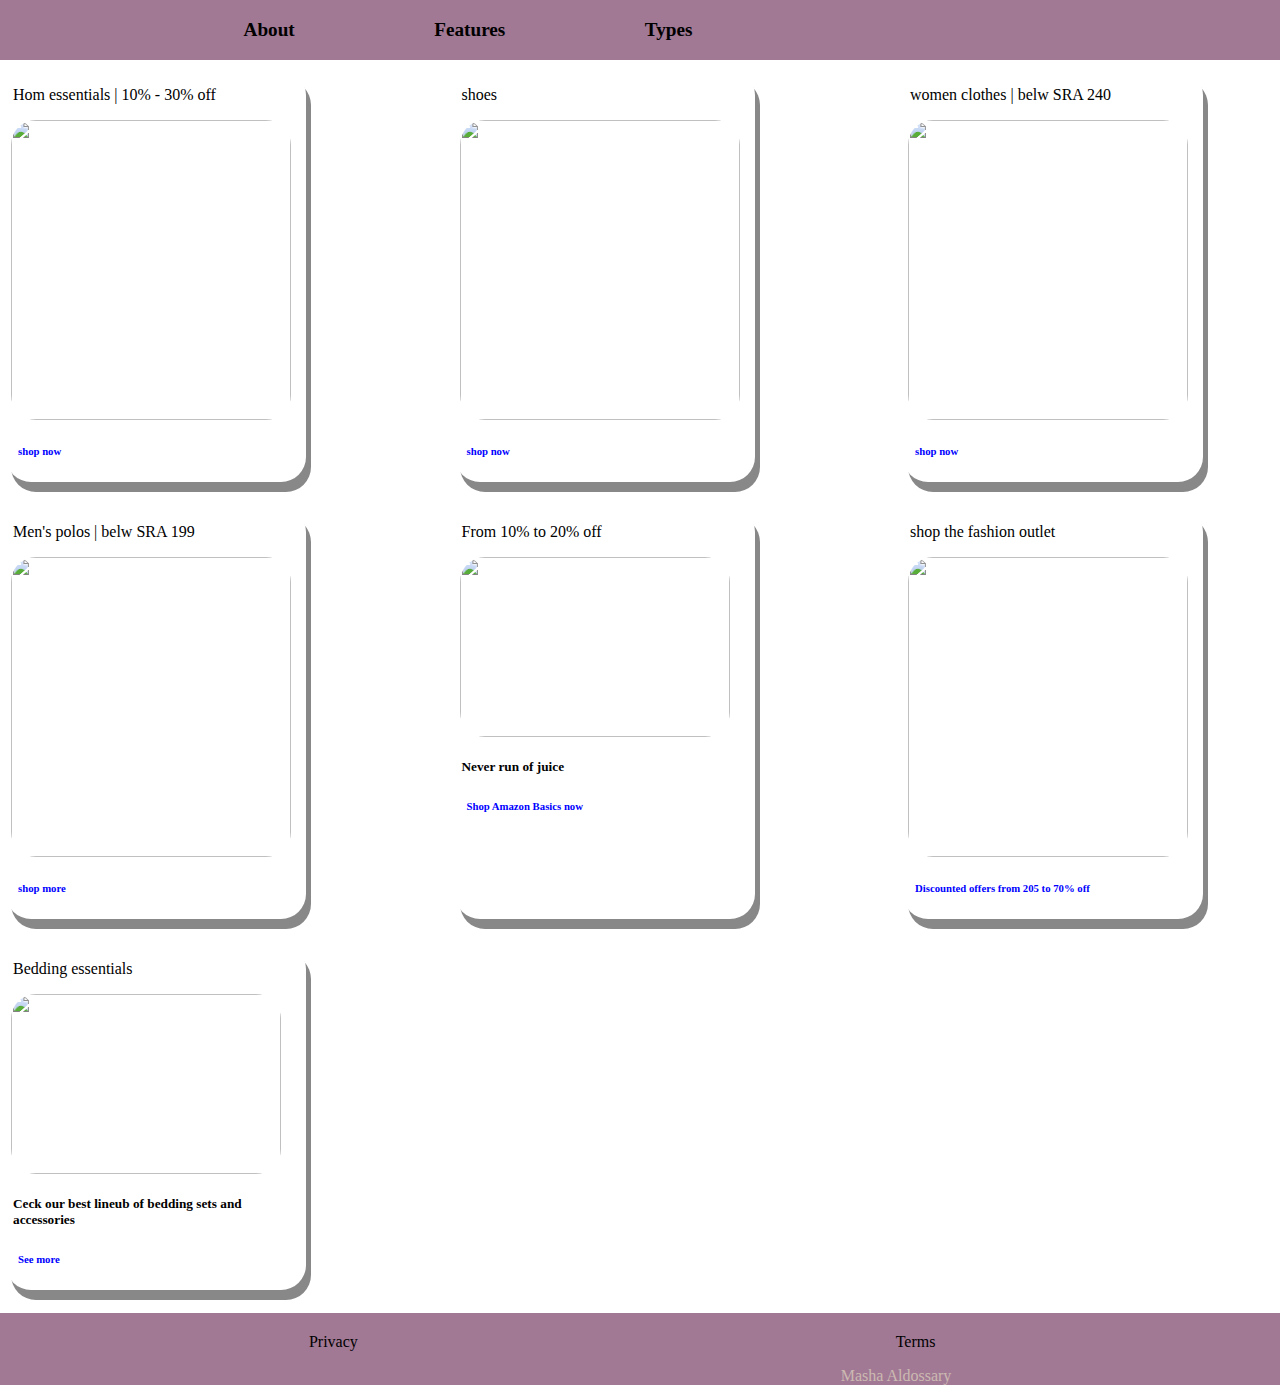
==== index.html @ d3554f6f "2" ====
<html lang="en">
<head>
    <meta charset="UTF-8">
    <meta http-equiv="X-UA-Compatible" content="IE=edge">
    <meta name="viewport" content="width=device-width, initial-scale=1.0">
    <title>Document</title>
    <link rel="stylesheet" href="style.css">
</head>
<body>
    <header id="header">
        
        <nav id="nav-bar">
          <ul>
            <li><a class="nav-link" href="#about"> About </a></li>
            <li><a class="nav-link" href="#features"> Features </a></li>
            <li><a class="nav-link" href="#types"> Types </a></li>
          </ul>
        </nav>
      </header>
    <div class="content">
        <div class="pic">
    <p>Hom essentials | 10% - 30% off</p>
    <img class="img" src="https://images.unsplash.com/photo-1618221118493-9cfa1a1c00da?ixid=MnwxMjA3fDB8MHxzZWFyY2h8Mzh8fGJlZHxlbnwwfHwwfHw%3D&ixlib=rb-1.2.1&auto=format&fit=crop&w=500&q=60" alt="">
    <h6>shop now</h6>
</div>

<div class="pic">
    <p>shoes</p>
    <img class="img" src="https://images.unsplash.com/photo-1460353581641-37baddab0fa2?ixid=MnwxMjA3fDB8MHxzZWFyY2h8OHx8c2hvZXN8ZW58MHx8MHx8&ixlib=rb-1.2.1&auto=format&fit=crop&w=500&q=60" alt="">
    <h6>shop now</h6>
</div>
<div class="pic">
    <p>women clothes | belw SRA 240    </p>
    <img class="img" src="https://images.unsplash.com/photo-1553335719-239c2726dd15?ixid=MnwxMjA3fDB8MHxzZWFyY2h8OXx8d29tZW4lMjBjbG90aGVzfGVufDB8fDB8fA%3D%3D&ixlib=rb-1.2.1&auto=format&fit=crop&w=500&q=60" alt="">
    <h6>shop now</h6>
</div>
<div class="pic">
    <p>toys</p>
    <img class="img" src="https://images.unsplash.com/photo-1556012018-50c5c0da73bf?ixid=MnwxMjA3fDB8MHxzZWFyY2h8MTB8fHRveXN8ZW58MHx8MHx8&ixlib=rb-1.2.1&auto=format&fit=crop&w=500&q=60" alt="">
    <h6>shop now</h6>
</div>

<div class="pic">
    <p>Men's polos | belw SRA 199</p>
    <img class="img" src="https://images.unsplash.com/photo-1508243771214-6e95d137426b?ixid=MnwxMjA3fDB8MHxzZWFyY2h8NTF8fG1lbidzJTIwcG9sb3N8ZW58MHx8MHx8&ixlib=rb-1.2.1&auto=format&fit=crop&w=500&q=60" alt="">
    <h6>shop more</h6>
</div>
<div class="pic">
    <p>From 10% to 20% off   </p>
    <img class="img" id="charger" src="https://images.unsplash.com/photo-1547479118-c0420fcba93a?ixid=MnwxMjA3fDB8MHxzZWFyY2h8Mjl8fGNoYXJnZXJ8ZW58MHx8MHx8&ixlib=rb-1.2.1&auto=format&fit=crop&w=500&q=60" alt="">
    <h5>Never run of juice</h5>
    <h6>Shop Amazon Basics now</h6>
</div>
<div class="pic">
    <p>shop the fashion outlet</p>
    <img class="img" src="https://images.unsplash.com/photo-1506152983158-b4a74a01c721?ixid=MnwxMjA3fDB8MHxzZWFyY2h8MjR8fHNob3AlMjB0aGUlMjBmYXNoaW9uJTIwb3V0bGV0fGVufDB8fDB8fA%3D%3D&ixlib=rb-1.2.1&auto=format&fit=crop&w=500&q=60" alt="">
    <h6>Discounted offers from 205 to 70% off</h6>
</div>

<div class="pic">
    <p>Extra 15% off watches</p>
    <img class="img" src="https://images.unsplash.com/photo-1523268755815-fe7c372a0349?ixlib=rb-1.2.1&ixid=MnwxMjA3fDB8MHxzZWFyY2h8N3x8d2F0Y2h8ZW58MHx8MHx8&auto=format&fit=crop&w=500&q=60" alt="">
    <h6>Use the code | TIME15</h6>
</div>
<div class="pic">
    <p>Bedding essentials   </p>
    <img class="img"  id="Bedding" src="https://images.unsplash.com/photo-1582582621959-48d27397dc69?ixid=MnwxMjA3fDB8MHxzZWFyY2h8OXx8YmVkZGluZ3xlbnwwfHwwfHw%3D&ixlib=rb-1.2.1&auto=format&fit=crop&w=500&q=60" alt="">
    <h5>Ceck our best lineub of bedding sets and accessories</h5>
    <h6>See more</h6>
</div>
</div>
<footer id="footer">
    <ul>
      <li><a href="#">Privacy</a></li>
      <li><a href="#">Terms</a></li>
      <li><a href="#">Contact</a></li>
    </ul>
    <span>Masha Aldossary </span>
  </footer>
</body>
</html>
---- style.css ----
body{
    margin: 0%;
    padding: 0%;
    
    
}
header {
    position: fixed;
    top: 0;
    min-height: 5%;
    max-height: 15%;
    min-width: 100%;
    padding: 0 5%;
    display: flex;
    justify-content: space-between;
    background-color: #a17995;
    flex-direction: row;
  }

  nav > ul {
    display: flex;
    justify-content: space-between;
    align-content: flex-end;
    font-size: 1.2rem;
    font-weight: bolder;
  }
  nav#nav-bar {
    width: 60%;
    align-content: center;
    height: fit-content;
    align-self: center;
  }
  
  li {
    list-style: none;
  }
  
  a {
    color: #000;
    text-decoration: none;
  }
h6{
    margin-left: 12px;
    color: blue;
}
.img{
    height: 300px;
    width: 360px;
    margin: 3px;
    border-radius: 25px; 
}
footer > ul {
    display: flex;
    justify-content: space-around;
    list-style-type: none;
  }
  a{
      text-decoration: none;
  }
  
  footer > span {
    margin-top: 5px;
    display: flex;
    justify-content: center;
    color: #ccb9b1;
  }
  footer {
   height: 100cv;
    width: 118%;
    padding-top: 4px;
    top:10px;
    background-color: #a17995;
    
  }


/* taplet */
@media only screen and (min-width: 768px){
    header {
        position: fixed;
        top: 0;
        min-height: 5%;
        max-height: 15%;
        min-width: 100%;
        padding: 0 5%;
        display: flex;
        justify-content: space-between;
        background-color: #a17995;
        flex-direction: row;
      }
    
      nav > ul {
        display: flex;
        justify-content: space-evenly;
        align-content: flex-end;
        font-size: 1.2rem;
        font-weight: bolder;
      }
      nav#nav-bar {
        width: 60%;
        align-content: center;
        height: fit-content;
        align-self: center;
      }
      
      li {
        list-style: none;
      }
      
      a {
        color: #000;
        text-decoration: none;
      }
    .content{
    display: grid;
    background-image: url("https://images.unsplash.com/photo-1620641838842-b3981afc392e?ixid=MnwxMjA3fDB8MHxzZWFyY2h8MzR8fDNkfGVufDB8fDB8fA%3D%3D&ixlib=rb-1.2.1&auto=format&fit=crop&w=500&q=60");
    background-size: cover;
    grid-template-columns: 1fr 1fr 1fr;
    grid-gap: 3px;
    margin: 3px;
    padding-top: 50px;
    padding-bottom: 17px;
   }
   .pic{
       background-color: white;
       margin: 3px;
       margin-top: 10px;
       border-radius: 25px;  
       box-shadow: 5px 10px #888888;
       width: 90%;
   }
   
    .img{
       display: flex;
       justify-content: center;
        height: 200px;
        width: 200px;
        border-radius: 25px;  
     
    } 
    #img{
        height: 180px;
        width: 200px;
        border-radius: 25px;  
    }
    #charger{
        height: 180px;
        width: 200px;   
    } 
    h5{
        margin-left: 7px;
    }
    p{
        margin-left: 7px;
    }
       
footer > ul {
    display: flex;
    justify-content: space-around;
    list-style-type: none;
  }
  a{
      text-decoration: none;
  }
  
  footer > span {
    margin-top: 5px;
    display: flex;
    justify-content: center;
    color: #ccb9b1;
  }
  footer {
   height: 100cv;
    width: 100%;
    padding-top: 4px;
    top:10px;
    background-color: #a17995;
    
  }
  
}



@media screen and (min-width: 1024px) and (max-height: 1310px) {
    /* Laptop */
    header {
        position: fixed;
        top: 0;
        min-height: 5%;
        max-height: 15%;
        min-width: 100%;
        padding: 0 5%;
        display: flex;
        justify-content: space-between;
        background-color: #a17995;
        flex-direction: row;
      }
    
      nav > ul {
        display: flex;
        justify-content: space-evenly;
        align-content: flex-end;
        font-size: 1.2rem;
        font-weight: bolder;
      }
      nav#nav-bar {
        width: 60%;
        align-content: center;
        height: fit-content;
        align-self: center;
      }
      
      li {
        list-style: none;
      }
      
      a {
        color: #000;
        text-decoration: none;
      }
    .content{
        display: grid;
        background-image: url("https://images.unsplash.com/photo-1620641838842-b3981afc392e?ixid=MnwxMjA3fDB8MHxzZWFyY2h8MzR8fDNkfGVufDB8fDB8fA%3D%3D&ixlib=rb-1.2.1&auto=format&fit=crop&w=500&q=60");
        background-size: cover;
        grid-template-columns: 1fr 1fr 1fr 1fr;
        grid-gap: 2px;
        margin-top: 30px;
        width: 140%;
        padding-top: 20px;
        padding-bottom: 17px;
       }
       .pic{
        background-color: white;
        margin: 3px;
        margin-top: 20px;
        border-radius: 25px;  
        width: 300;
        
       }
       /* #img{
        height: 200px;
        width: 200px; 
        border-radius: 25px; 
        
    } */
    .img{
        border-radius: 25px;  
        height: 300px;
        width: 280px;
        margin: 5px;
    }
    #charger{
        height: 180px;
        width: 270px;  
        display: flex;
        align-items: center;
    }
    #Bedding{
        height: 180px;
        width: 270px;   
    }
    
footer > ul {
    display: flex;
    justify-content: space-around;
    list-style-type: none;
  }
  a{
      text-decoration: none;
  }
  
  footer > span {
    margin-top: 5px;
    display: flex;
    justify-content: center;
    color: #ccb9b1;
  }
  footer {
   height: 100cv;
    width: 140%;
    padding-top: 4px;
    top:10px;
    background-color: #a17995;
    
  }
  
}
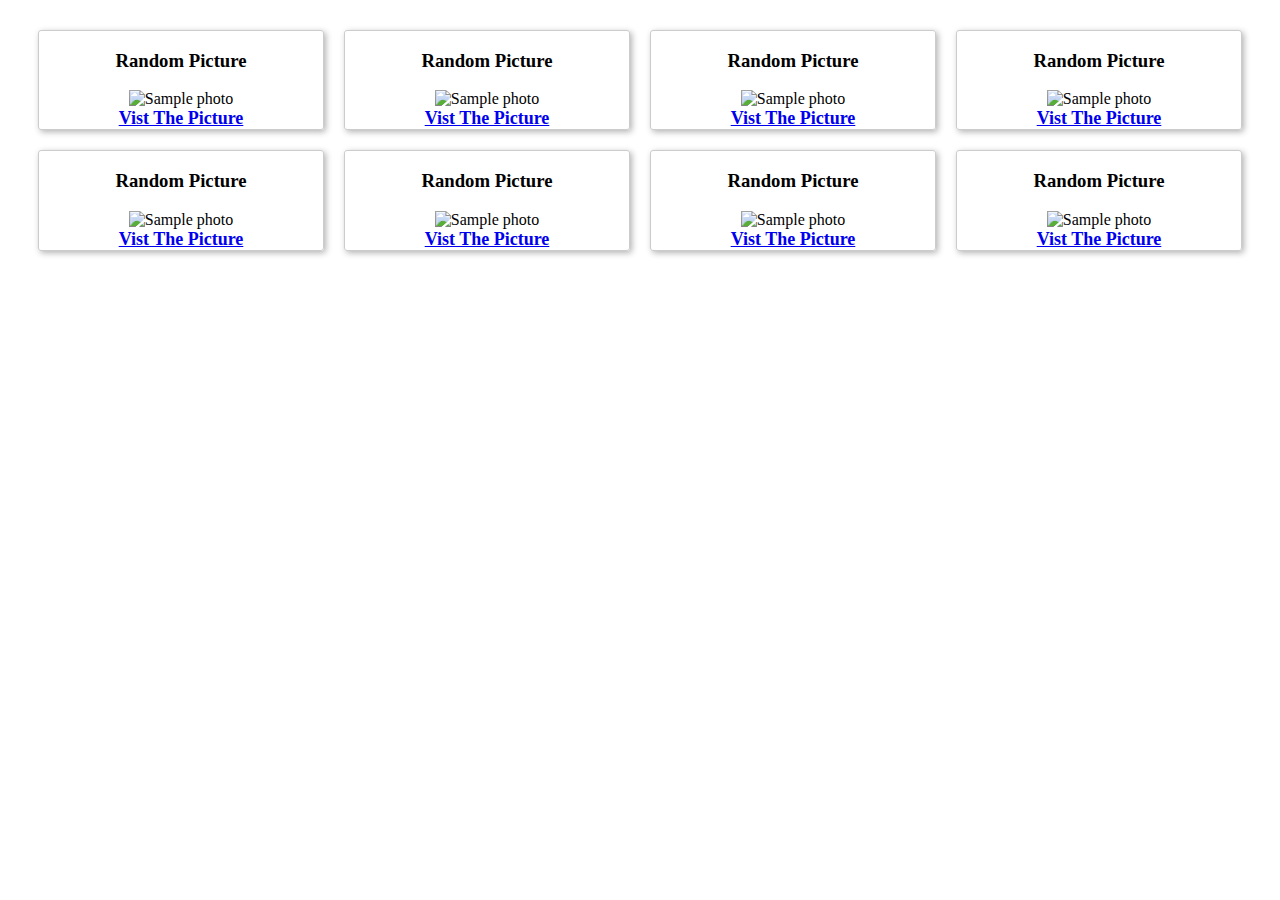
==== commit 44cb6a6a: "first commit" ====
--- a/index.html
+++ b/index.html
@@ -1,81 +1,74 @@
-<html lang="en">
+<!DOCTYPE html>
+<html>
+
 <head>
-    <meta charset="UTF-8">
-    <meta http-equiv="X-UA-Compatible" content="IE=edge">
-    <meta name="viewport" content="width=device-width, initial-scale=1.0">
-    <title>Document</title>
-    <link rel="stylesheet" href="style.css">
+    <title>ResponsiveGrid</title>
+    <link rel="stylesheet" href="styles/style.css">
 </head>
+
 <body>
-    <header id="header">
-        
-        <nav id="nav-bar">
-          <ul>
-            <li><a class="nav-link" href="#about"> About </a></li>
-            <li><a class="nav-link" href="#features"> Features </a></li>
-            <li><a class="nav-link" href="#types"> Types </a></li>
-          </ul>
-        </nav>
-      </header>
-    <div class="content">
-        <div class="pic">
-    <p>Hom essentials | 10% - 30% off</p>
-    <img class="img" src="https://images.unsplash.com/photo-1618221118493-9cfa1a1c00da?ixid=MnwxMjA3fDB8MHxzZWFyY2h8Mzh8fGJlZHxlbnwwfHwwfHw%3D&ixlib=rb-1.2.1&auto=format&fit=crop&w=500&q=60" alt="">
-    <h6>shop now</h6>
-</div>
 
-<div class="pic">
-    <p>shoes</p>
-    <img class="img" src="https://images.unsplash.com/photo-1460353581641-37baddab0fa2?ixid=MnwxMjA3fDB8MHxzZWFyY2h8OHx8c2hvZXN8ZW58MHx8MHx8&ixlib=rb-1.2.1&auto=format&fit=crop&w=500&q=60" alt="">
-    <h6>shop now</h6>
-</div>
-<div class="pic">
-    <p>women clothes | belw SRA 240    </p>
-    <img class="img" src="https://images.unsplash.com/photo-1553335719-239c2726dd15?ixid=MnwxMjA3fDB8MHxzZWFyY2h8OXx8d29tZW4lMjBjbG90aGVzfGVufDB8fDB8fA%3D%3D&ixlib=rb-1.2.1&auto=format&fit=crop&w=500&q=60" alt="">
-    <h6>shop now</h6>
-</div>
-<div class="pic">
-    <p>toys</p>
-    <img class="img" src="https://images.unsplash.com/photo-1556012018-50c5c0da73bf?ixid=MnwxMjA3fDB8MHxzZWFyY2h8MTB8fHRveXN8ZW58MHx8MHx8&ixlib=rb-1.2.1&auto=format&fit=crop&w=500&q=60" alt="">
-    <h6>shop now</h6>
-</div>
+<main class="grid">
+    <div class="cards">
+      <h3>Random Picture</h3>
+      <img src="https://source.unsplash.com/random/300x201" alt="Sample photo">
+      <div class="text">
+        <a href="https://source.unsplash.com/random/300x201">Vist The Picture</a>
+      </div>
+    </div>
+    <div class="cards">
+      <h3>Random Picture</h3>
+      <img src="https://source.unsplash.com/random/300x202" alt="Sample photo">
+      <div class="text">
+        <a href="https://source.unsplash.com/random/300x202">Vist The Picture</a>
+      </div>
+    </div>
+    <div class="cards">
+      <h3>Random Picture</h3>
+      <img src="https://source.unsplash.com/random/300x203" alt="Sample photo">
+      <div class="text">
+        <a href="https://source.unsplash.com/random/300x203">Vist The Picture</a>
+      </div>
+    </div>
+    <div class="cards">
+      <h3>Random Picture</h3>
+      <img src="https://source.unsplash.com/random/300x204" alt="Sample photo">
+      <div class="text">
+        <a href="https://source.unsplash.com/random/300x204">Vist The Picture</a>
+      </div>
+    </div>
+    <div class="cards">
+      <h3>Random Picture</h3>
+      <img src="https://source.unsplash.com/random/300x205" alt="Sample photo">
+      <div class="text">
+        <a href="https://source.unsplash.com/random/300x205">Vist The Picture</a>
+      </div>
+    </div>
+    <div class="cards">
+      <h3>Random Picture</h3>
+      <img src="https://source.unsplash.com/random/300x206" alt="Sample photo">
+      <div class="text">
+        <a href="https://source.unsplash.com/random/300x206">Vist The Picture</a>
+      </div>
+    </div>
+    <div class="cards">
+      <h3>Random Picture</h3>
+      <img src="https://source.unsplash.com/random/300x207" alt="Sample photo">
+      <div class="text">
+        <a href="https://source.unsplash.com/random/300x207">Vist The Picture</a>
+      </div>
+    </div>
+    <div class="cards">
+      <h3>Random Picture</h3>
+      <img src="https://source.unsplash.com/random/300x208" alt="Sample photo">
+      <div class="text">
+        <a href="https://source.unsplash.com/random/300x208">Vist The Picture</a>
+      </div>
+    </div>
+    
 
-<div class="pic">
-    <p>Men's polos | belw SRA 199</p>
-    <img class="img" src="https://images.unsplash.com/photo-1508243771214-6e95d137426b?ixid=MnwxMjA3fDB8MHxzZWFyY2h8NTF8fG1lbidzJTIwcG9sb3N8ZW58MHx8MHx8&ixlib=rb-1.2.1&auto=format&fit=crop&w=500&q=60" alt="">
-    <h6>shop more</h6>
-</div>
-<div class="pic">
-    <p>From 10% to 20% off   </p>
-    <img class="img" id="charger" src="https://images.unsplash.com/photo-1547479118-c0420fcba93a?ixid=MnwxMjA3fDB8MHxzZWFyY2h8Mjl8fGNoYXJnZXJ8ZW58MHx8MHx8&ixlib=rb-1.2.1&auto=format&fit=crop&w=500&q=60" alt="">
-    <h5>Never run of juice</h5>
-    <h6>Shop Amazon Basics now</h6>
-</div>
-<div class="pic">
-    <p>shop the fashion outlet</p>
-    <img class="img" src="https://images.unsplash.com/photo-1506152983158-b4a74a01c721?ixid=MnwxMjA3fDB8MHxzZWFyY2h8MjR8fHNob3AlMjB0aGUlMjBmYXNoaW9uJTIwb3V0bGV0fGVufDB8fDB8fA%3D%3D&ixlib=rb-1.2.1&auto=format&fit=crop&w=500&q=60" alt="">
-    <h6>Discounted offers from 205 to 70% off</h6>
-</div>
 
-<div class="pic">
-    <p>Extra 15% off watches</p>
-    <img class="img" src="https://images.unsplash.com/photo-1523268755815-fe7c372a0349?ixlib=rb-1.2.1&ixid=MnwxMjA3fDB8MHxzZWFyY2h8N3x8d2F0Y2h8ZW58MHx8MHx8&auto=format&fit=crop&w=500&q=60" alt="">
-    <h6>Use the code | TIME15</h6>
-</div>
-<div class="pic">
-    <p>Bedding essentials   </p>
-    <img class="img"  id="Bedding" src="https://images.unsplash.com/photo-1582582621959-48d27397dc69?ixid=MnwxMjA3fDB8MHxzZWFyY2h8OXx8YmVkZGluZ3xlbnwwfHwwfHw%3D&ixlib=rb-1.2.1&auto=format&fit=crop&w=500&q=60" alt="">
-    <h5>Ceck our best lineub of bedding sets and accessories</h5>
-    <h6>See more</h6>
-</div>
-</div>
-<footer id="footer">
-    <ul>
-      <li><a href="#">Privacy</a></li>
-      <li><a href="#">Terms</a></li>
-      <li><a href="#">Contact</a></li>
-    </ul>
-    <span>Masha Aldossary </span>
-  </footer>
+</main>
 </body>
+
 </html>--- a/styles/style.css
+++ b/styles/style.css
@@ -0,0 +1,39 @@
+.grid {
+    margin: 30px;
+    display: grid;
+    grid-template-columns: repeat(4, 1fr);
+    grid-gap: 20px;
+    align-items: stretch;
+    }
+  a{
+    font-weight: bold;
+    font-size: large;
+  }
+    .grid > .cards {
+      border: 1px solid #ccc;
+      box-shadow: 2px 2px 6px 0px  rgba(0,0,0,0.3);
+      border-radius: 3px;
+      text-align: center;
+    }
+  img {
+    width: 100%;
+  }
+  
+  @media (max-width: 768px){
+    .grid{
+      grid-template-columns: repeat(3, 1fr);
+      margin: 0;
+    }
+  }
+  
+  @media (max-width: 600px){
+    .grid{
+      grid-template-columns: repeat(1, 1fr);
+      margin: 0;
+    }
+  
+    .grid > .cards{
+      text-align: center;
+    }
+  }
+  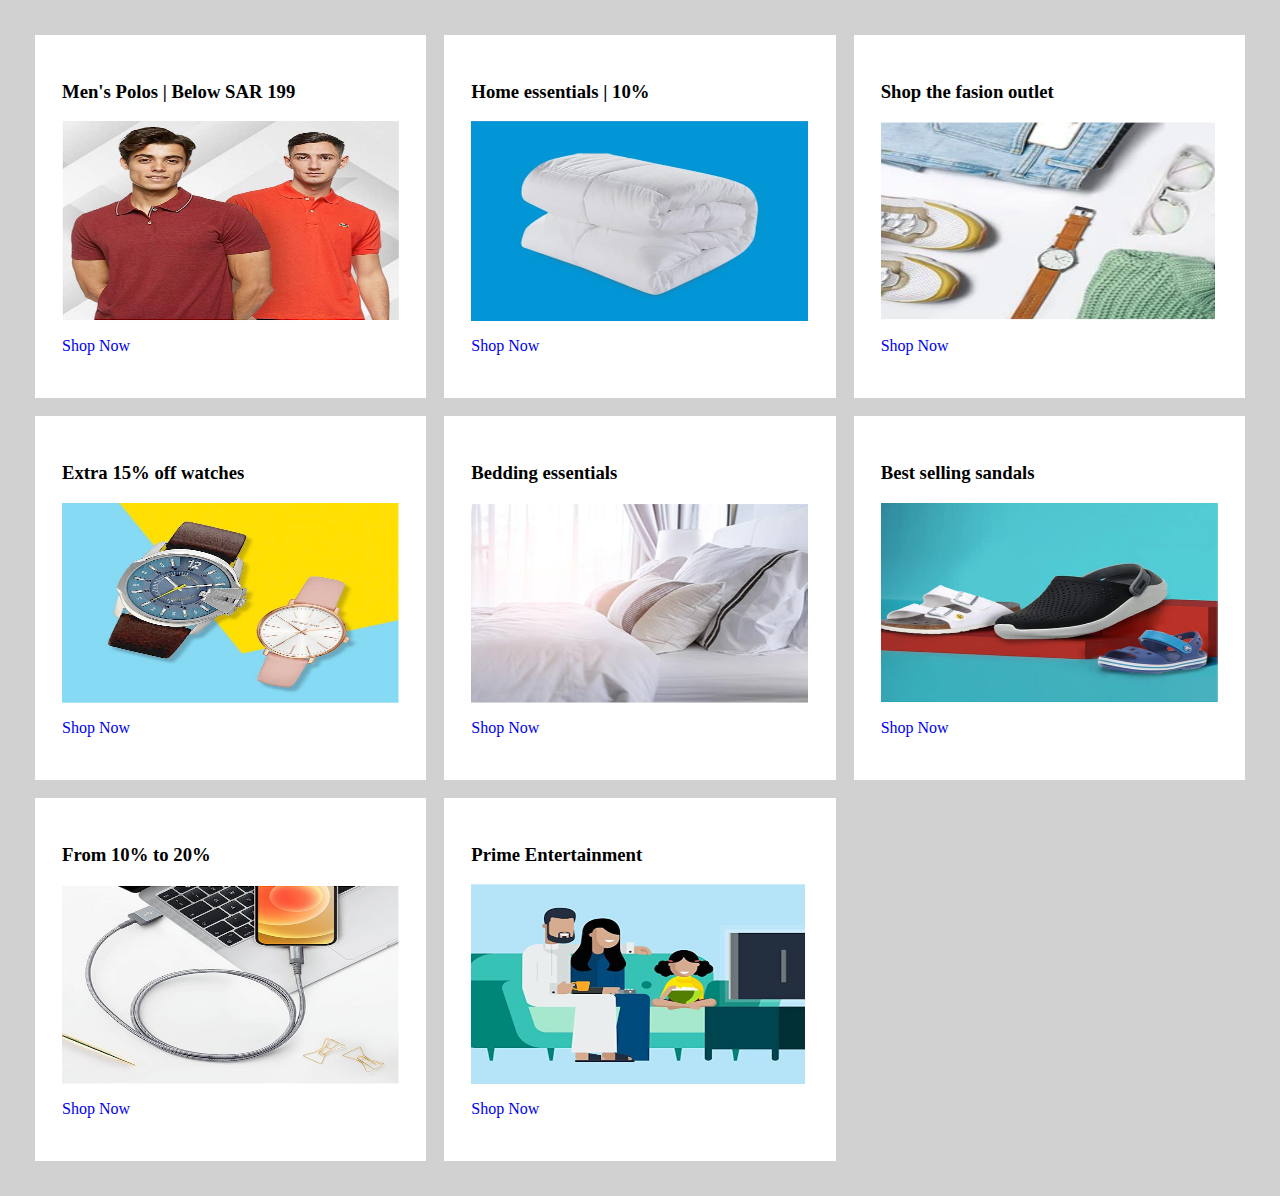
==== commit c3547bc0: "Responsive Grid Homework" ====
--- a/index.html
+++ b/index.html
@@ -1,74 +1,51 @@
-<!DOCTYPE html>
 <html>
-
-<head>
-    <title>ResponsiveGrid</title>
-    <link rel="stylesheet" href="styles/style.css">
-</head>
-
-<body>
-
-<main class="grid">
-    <div class="cards">
-      <h3>Random Picture</h3>
-      <img src="https://source.unsplash.com/random/300x201" alt="Sample photo">
-      <div class="text">
-        <a href="https://source.unsplash.com/random/300x201">Vist The Picture</a>
-      </div>
-    </div>
-    <div class="cards">
-      <h3>Random Picture</h3>
-      <img src="https://source.unsplash.com/random/300x202" alt="Sample photo">
-      <div class="text">
-        <a href="https://source.unsplash.com/random/300x202">Vist The Picture</a>
-      </div>
-    </div>
-    <div class="cards">
-      <h3>Random Picture</h3>
-      <img src="https://source.unsplash.com/random/300x203" alt="Sample photo">
-      <div class="text">
-        <a href="https://source.unsplash.com/random/300x203">Vist The Picture</a>
-      </div>
-    </div>
-    <div class="cards">
-      <h3>Random Picture</h3>
-      <img src="https://source.unsplash.com/random/300x204" alt="Sample photo">
-      <div class="text">
-        <a href="https://source.unsplash.com/random/300x204">Vist The Picture</a>
-      </div>
-    </div>
-    <div class="cards">
-      <h3>Random Picture</h3>
-      <img src="https://source.unsplash.com/random/300x205" alt="Sample photo">
-      <div class="text">
-        <a href="https://source.unsplash.com/random/300x205">Vist The Picture</a>
-      </div>
-    </div>
-    <div class="cards">
-      <h3>Random Picture</h3>
-      <img src="https://source.unsplash.com/random/300x206" alt="Sample photo">
-      <div class="text">
-        <a href="https://source.unsplash.com/random/300x206">Vist The Picture</a>
-      </div>
-    </div>
-    <div class="cards">
-      <h3>Random Picture</h3>
-      <img src="https://source.unsplash.com/random/300x207" alt="Sample photo">
-      <div class="text">
-        <a href="https://source.unsplash.com/random/300x207">Vist The Picture</a>
-      </div>
-    </div>
-    <div class="cards">
-      <h3>Random Picture</h3>
-      <img src="https://source.unsplash.com/random/300x208" alt="Sample photo">
-      <div class="text">
-        <a href="https://source.unsplash.com/random/300x208">Vist The Picture</a>
-      </div>
-    </div>
-    
-
-
-</main>
-</body>
-
+    <head>
+        <title>Responsive Grid</title>
+        <meta name="viewport" content="width=device-width, initial-scale=1.0">
+        <link rel="stylesheet" href="style.css">
+    </head>
+    <body>
+        <div class="items">
+            <div class="item">
+                <h3>Men's Polos | Below SAR 199</h1>
+                <img src="images/Men's Polos.png">
+                <p><a href="#">Shop Now</a></p>
+            </div>
+            <div class="item">
+                <h3>Home essentials | 10%</h1>
+                <img src="images/Home essentials.png">
+                <p><a href="#">Shop Now</a></p>
+            </div>
+            <div class="item">
+                <h3>Shop the fasion outlet</h1>
+                <img src="images/Shop the fastion outlet.png">
+                <p><a href="#">Shop Now</a></p>
+            </div>
+            <div class="item">
+                <h3>Extra 15% off watches</h1>
+                <img src="images/Extra 15 off watches.png">
+                <p><a href="#">Shop Now</a></p>
+            </div>
+            <div class="item">
+                <h3>Bedding essentials</h1>
+                <img src="images/bed essentials.png">
+                <p><a href="#">Shop Now</a></p>
+            </div>
+            <div class="item">
+                <h3>Best selling sandals</h1>
+                <img src="images/Best selling sandals.png">
+                <p><a href="#">Shop Now</a></p>
+            </div>
+            <div class="item">
+                <h3>From 10% to 20%</h1>
+                <img src="images/from 10 to 20.png">
+                <p><a href="#">Shop Now</a></p>
+            </div>
+            <div class="item">
+                <h3>Prime Entertainment</h1>
+                <img src="images/Prime Entertainment.png">
+                <p><a href="#">Shop Now</a></p>
+            </div>
+        </div>
+    </body>
 </html>--- a/style.css
+++ b/style.css
@@ -0,0 +1,41 @@
+html {
+    background-color: #D1D1D1;
+    padding: 3vh;
+}
+.items {
+    display: grid;
+    grid-template-columns: 1fr 1fr 1fr 1fr;
+    grid-template-rows: auto;
+    grid-gap: 2vh;
+}
+.item {
+    padding: 3vh;
+}
+.item img {
+    width: 100%;
+    height: 300px;
+}
+.item a {
+    text-decoration: none;
+}
+.item {
+    background-color: #fff;
+}
+
+
+/* Tablet */
+@media (max-width: 1280px) {
+    .items {
+        grid-template-columns: 1fr 1fr 1fr;
+    }
+    .item img {
+        height: 200px;
+    }
+}
+
+/* Mobile */
+@media (max-width: 480px) {
+    .items {
+        grid-template-columns: 1fr;
+    }
+}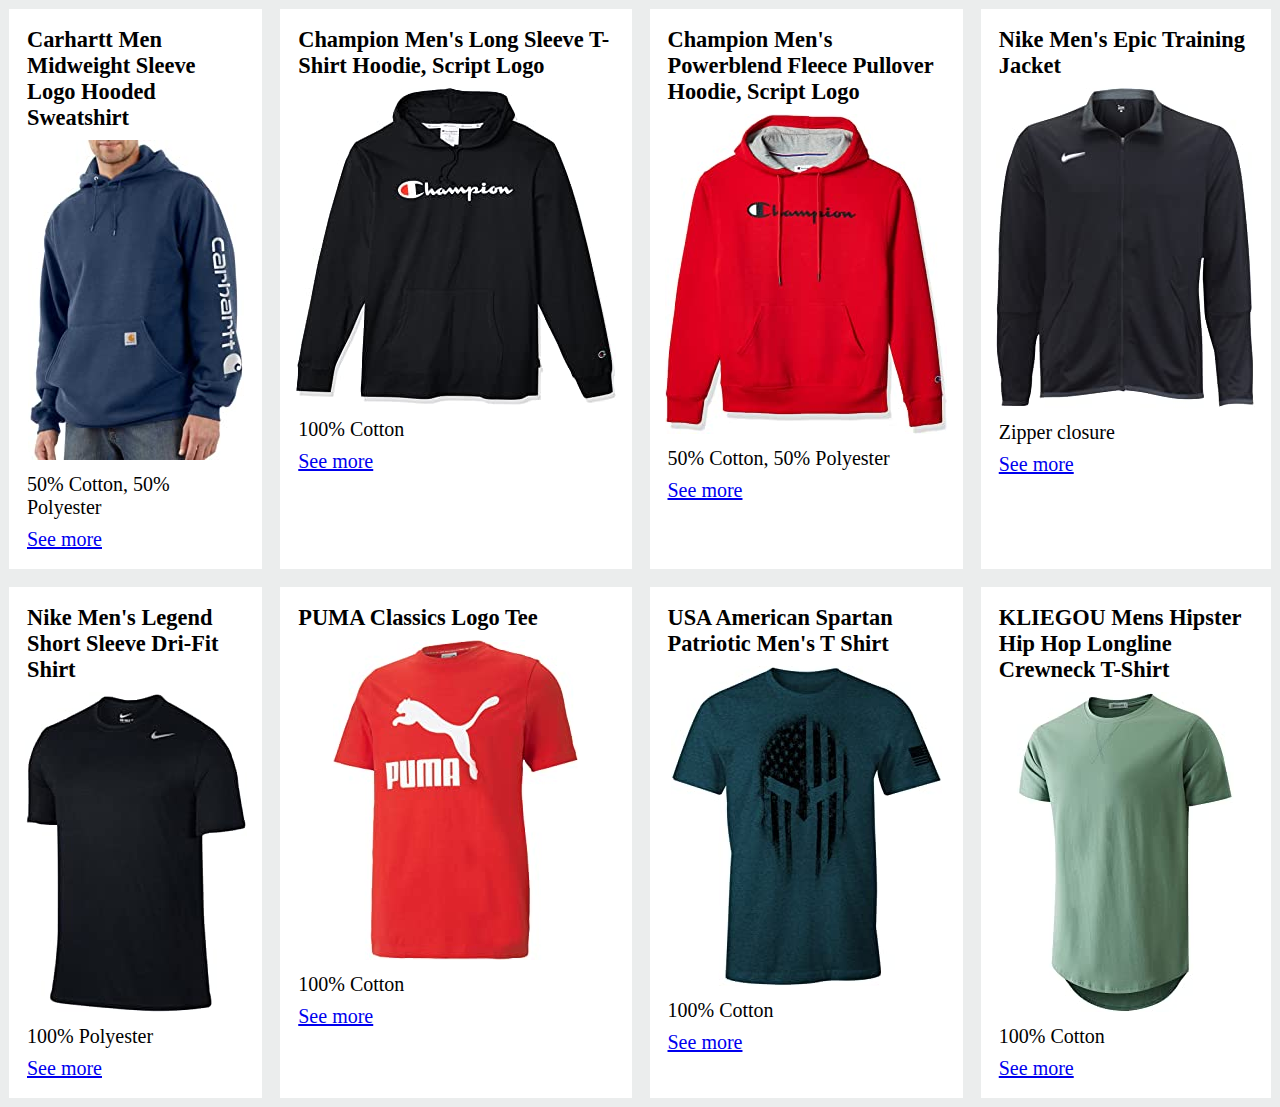
==== commit b942add3: "Some css enhancements." ====
--- a/index.html
+++ b/index.html
@@ -1,51 +1,84 @@
+<!DOCTYPE html>
 <html>
-    <head>
-        <title>Responsive Grid</title>
-        <meta name="viewport" content="width=device-width, initial-scale=1.0">
-        <link rel="stylesheet" href="style.css">
-    </head>
-    <body>
-        <div class="items">
-            <div class="item">
-                <h3>Men's Polos | Below SAR 199</h1>
-                <img src="images/Men's Polos.png">
-                <p><a href="#">Shop Now</a></p>
-            </div>
-            <div class="item">
-                <h3>Home essentials | 10%</h1>
-                <img src="images/Home essentials.png">
-                <p><a href="#">Shop Now</a></p>
-            </div>
-            <div class="item">
-                <h3>Shop the fasion outlet</h1>
-                <img src="images/Shop the fastion outlet.png">
-                <p><a href="#">Shop Now</a></p>
-            </div>
-            <div class="item">
-                <h3>Extra 15% off watches</h1>
-                <img src="images/Extra 15 off watches.png">
-                <p><a href="#">Shop Now</a></p>
-            </div>
-            <div class="item">
-                <h3>Bedding essentials</h1>
-                <img src="images/bed essentials.png">
-                <p><a href="#">Shop Now</a></p>
-            </div>
-            <div class="item">
-                <h3>Best selling sandals</h1>
-                <img src="images/Best selling sandals.png">
-                <p><a href="#">Shop Now</a></p>
-            </div>
-            <div class="item">
-                <h3>From 10% to 20%</h1>
-                <img src="images/from 10 to 20.png">
-                <p><a href="#">Shop Now</a></p>
-            </div>
-            <div class="item">
-                <h3>Prime Entertainment</h1>
-                <img src="images/Prime Entertainment.png">
-                <p><a href="#">Shop Now</a></p>
-            </div>
-        </div>
-    </body>
-</html>+  <head>
+    <title>Our App</title>
+    <link rel="stylesheet" href="Style/style.css" />
+    <meta name="viewport" content="width=width-device, initial-scale=1.0" />
+  </head>
+  <body>
+    <div class="container">
+      <div class="card firstC">
+        <h2>Carhartt Men Midweight Sleeve Logo Hooded Sweatshirt</h2>
+        <img src="images/Carhartt_Men.jpg" alt="img" />
+        <p>50% Cotton, 50% Polyester</p>
+        <a
+          href="https://www.amazon.com/s?k=mens+clothes&rh=n%3A7141123011%2Cp_n_price%3A2661612011&nav_sdd=aps&pd_rd_r=9079cc9b-19a5-4d5e-9ab5-30fb5788d4dd&pd_rd_w=3xLbg&pd_rd_wg=HEJYB&pf_rd_p=320aebf6-ff00-4c44-a7f4-29ae7eafffb0&pf_rd_r=FM4CB230N5FNQ8TK8TQR&qid=1633537630&ref=sxts_sxts_ref_scx_alster_0"
+          ><p>See more</p>
+        </a>
+      </div>
+      <div class="card">
+        <h2>Champion Men's Long Sleeve T-Shirt Hoodie, Script Logo</h2>
+        <img src="images/Champion_Mens_Long_Sleeve.jpg" alt="img" />
+        <p>100% Cotton</p>
+        <a
+          href="https://www.amazon.com/s?k=mens+clothes&rh=n%3A7141123011%2Cp_n_price%3A2661612011&nav_sdd=aps&pd_rd_r=9079cc9b-19a5-4d5e-9ab5-30fb5788d4dd&pd_rd_w=3xLbg&pd_rd_wg=HEJYB&pf_rd_p=320aebf6-ff00-4c44-a7f4-29ae7eafffb0&pf_rd_r=FM4CB230N5FNQ8TK8TQR&qid=1633537630&ref=sxts_sxts_ref_scx_alster_0"
+          ><p>See more</p>
+        </a>
+      </div>
+      <div class="card">
+        <h2>Champion Men's Powerblend Fleece Pullover Hoodie, Script Logo</h2>
+        <img src="images/Champion_Mens_Powerblend.jpg" alt="img" />
+        <p>50% Cotton, 50% Polyester</p>
+        <a
+          href="https://www.amazon.com/s?k=mens+clothes&rh=n%3A7141123011%2Cp_n_price%3A2661612011&nav_sdd=aps&pd_rd_r=9079cc9b-19a5-4d5e-9ab5-30fb5788d4dd&pd_rd_w=3xLbg&pd_rd_wg=HEJYB&pf_rd_p=320aebf6-ff00-4c44-a7f4-29ae7eafffb0&pf_rd_r=FM4CB230N5FNQ8TK8TQR&qid=1633537630&ref=sxts_sxts_ref_scx_alster_0"
+          ><p>See more</p>
+        </a>
+      </div>
+      <div class="card">
+        <h2>Nike Men's Epic Training Jacket</h2>
+        <img src="images/Nike_Mens_Epic_Trainin_ Jacket.jpg" alt="img" />
+        <p>Zipper closure</p>
+        <a
+          href="https://www.amazon.com/s?k=mens+clothes&rh=n%3A7141123011%2Cp_n_price%3A2661612011&nav_sdd=aps&pd_rd_r=9079cc9b-19a5-4d5e-9ab5-30fb5788d4dd&pd_rd_w=3xLbg&pd_rd_wg=HEJYB&pf_rd_p=320aebf6-ff00-4c44-a7f4-29ae7eafffb0&pf_rd_r=FM4CB230N5FNQ8TK8TQR&qid=1633537630&ref=sxts_sxts_ref_scx_alster_0"
+          ><p>See more</p>
+        </a>
+      </div>
+      <div class="card">
+        <h2>Nike Men's Legend Short Sleeve Dri-Fit Shirt</h2>
+        <img src="images/Nike_Mens_Legend_Short.jpg" alt="img" />
+        <p>100% Polyester</p>
+        <a
+          href="https://www.amazon.com/s?k=mens+clothes&rh=n%3A7141123011%2Cp_n_price%3A2661612011&nav_sdd=aps&pd_rd_r=9079cc9b-19a5-4d5e-9ab5-30fb5788d4dd&pd_rd_w=3xLbg&pd_rd_wg=HEJYB&pf_rd_p=320aebf6-ff00-4c44-a7f4-29ae7eafffb0&pf_rd_r=FM4CB230N5FNQ8TK8TQR&qid=1633537630&ref=sxts_sxts_ref_scx_alster_0"
+          ><p>See more</p>
+        </a>
+      </div>
+      <div class="card">
+        <h2>PUMA Classics Logo Tee</h2>
+        <img src="images/PUMA_Classics.jpg" alt="img" />
+        <p>100% Cotton</p>
+        <a
+          href="https://www.amazon.com/s?k=mens+clothes&rh=n%3A7141123011%2Cp_n_price%3A2661612011&nav_sdd=aps&pd_rd_r=9079cc9b-19a5-4d5e-9ab5-30fb5788d4dd&pd_rd_w=3xLbg&pd_rd_wg=HEJYB&pf_rd_p=320aebf6-ff00-4c44-a7f4-29ae7eafffb0&pf_rd_r=FM4CB230N5FNQ8TK8TQR&qid=1633537630&ref=sxts_sxts_ref_scx_alster_0"
+          ><p>See more</p>
+        </a>
+      </div>
+      <div class="card">
+        <h2>USA American Spartan Patriotic Men's T Shirt</h2>
+        <img src="images/T_shert.jpg" alt="img" />
+        <p>100% Cotton</p>
+        <a
+          href="https://www.amazon.com/s?k=mens+clothes&rh=n%3A7141123011%2Cp_n_price%3A2661612011&nav_sdd=aps&pd_rd_r=9079cc9b-19a5-4d5e-9ab5-30fb5788d4dd&pd_rd_w=3xLbg&pd_rd_wg=HEJYB&pf_rd_p=320aebf6-ff00-4c44-a7f4-29ae7eafffb0&pf_rd_r=FM4CB230N5FNQ8TK8TQR&qid=1633537630&ref=sxts_sxts_ref_scx_alster_0"
+          ><p>See more</p>
+        </a>
+      </div>
+      <div class="card">
+        <h2>KLIEGOU Mens Hipster Hip Hop Longline Crewneck T-Shirt</h2>
+        <img src="images/T_shert2.jpg" alt="img" />
+        <p>100% Cotton</p>
+        <a
+          href="https://www.amazon.com/s?k=mens+clothes&rh=n%3A7141123011%2Cp_n_price%3A2661612011&nav_sdd=aps&pd_rd_r=9079cc9b-19a5-4d5e-9ab5-30fb5788d4dd&pd_rd_w=3xLbg&pd_rd_wg=HEJYB&pf_rd_p=320aebf6-ff00-4c44-a7f4-29ae7eafffb0&pf_rd_r=FM4CB230N5FNQ8TK8TQR&qid=1633537630&ref=sxts_sxts_ref_scx_alster_0"
+          ><p>See more</p>
+        </a>
+      </div>
+    </div>
+  </body>
+</html>
--- a/Style/style.css
+++ b/Style/style.css
@@ -0,0 +1,65 @@
+/*Some necessary adjustments*/
+body,
+html {
+  margin: 0;
+  background-color: #ebeded;
+}
+
+/* Css For Desktop and default css */
+
+.container {
+  display: grid;
+  grid-template-columns: 4;
+  grid-auto-rows: auto;
+}
+.card {
+  background-color: white;
+  text-align: center;
+  padding: 1vh;
+  margin: 1vh;
+}
+.firstC {
+  grid-column: -5;
+}
+h2 {
+  text-align: left;
+  font-size: 1.75vw;
+  margin: 1vh;
+}
+
+p {
+  text-align: left;
+  font-size: 1.25rem;
+  margin: 1vh;
+}
+
+/* Css For Tablet */
+@media screen and (min-width: 768px) and (max-width: 1023px) {
+  .container {
+    display: grid;
+    grid-template-columns: 3;
+    grid-auto-rows: auto;
+  }
+  .firstC {
+    grid-column: -4;
+  }
+  p {
+    font-size: 2.5vw;
+  }
+  h2 {
+    font-size: 3vw;
+  }
+}
+
+/* Css For Mobile */
+@media screen and (max-width: 767px) {
+  .container {
+    display: block;
+  }
+  p {
+    font-size: 3vw;
+  }
+  h2 {
+    font-size: 3.5vw;
+  }
+}
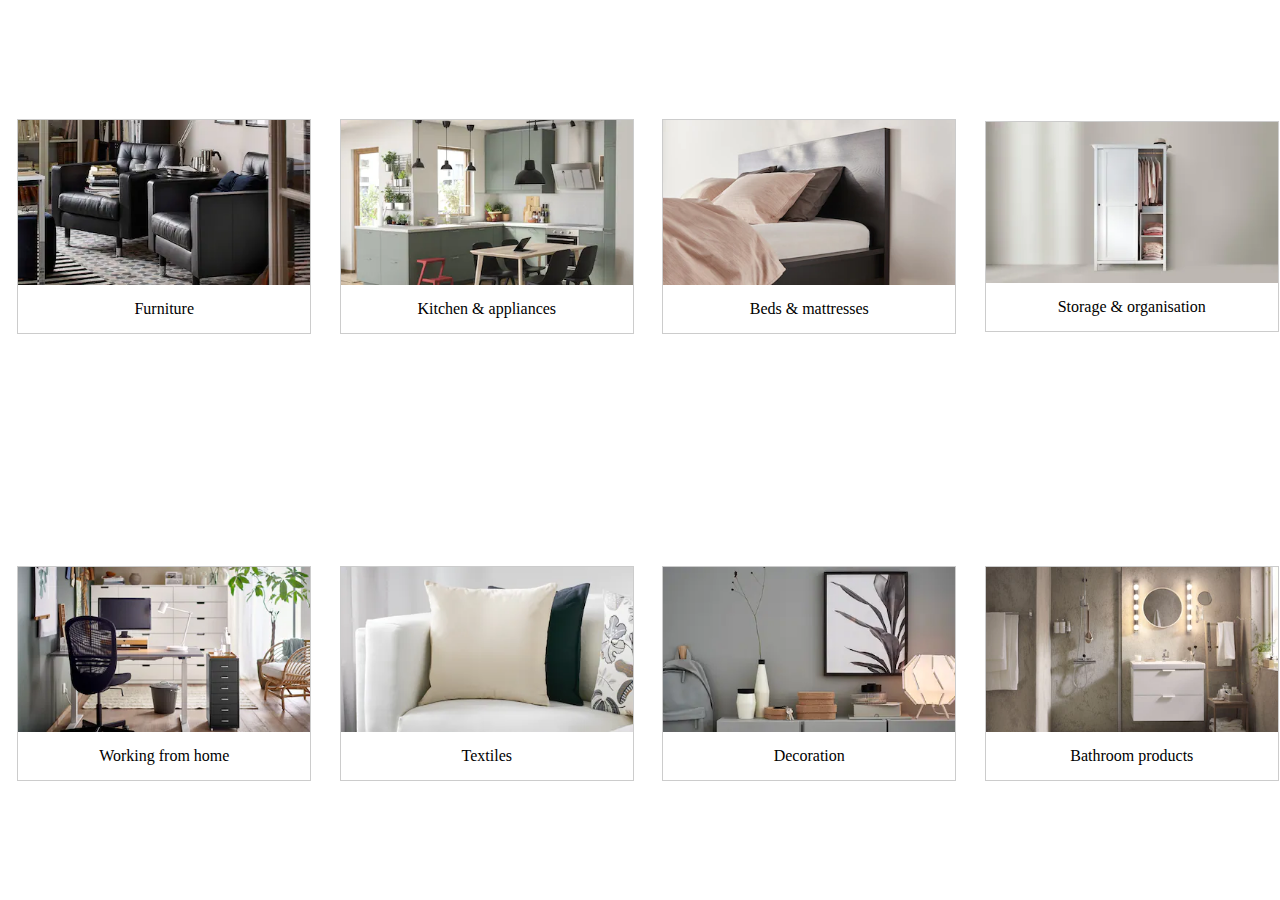
==== commit ef35c232: "HW" ====
--- a/index.html
+++ b/index.html
@@ -1,84 +1,74 @@
-<!DOCTYPE html>
 <html>
-  <head>
-    <title>Our App</title>
-    <link rel="stylesheet" href="Style/style.css" />
-    <meta name="viewport" content="width=width-device, initial-scale=1.0" />
-  </head>
-  <body>
-    <div class="container">
-      <div class="card firstC">
-        <h2>Carhartt Men Midweight Sleeve Logo Hooded Sweatshirt</h2>
-        <img src="images/Carhartt_Men.jpg" alt="img" />
-        <p>50% Cotton, 50% Polyester</p>
-        <a
-          href="https://www.amazon.com/s?k=mens+clothes&rh=n%3A7141123011%2Cp_n_price%3A2661612011&nav_sdd=aps&pd_rd_r=9079cc9b-19a5-4d5e-9ab5-30fb5788d4dd&pd_rd_w=3xLbg&pd_rd_wg=HEJYB&pf_rd_p=320aebf6-ff00-4c44-a7f4-29ae7eafffb0&pf_rd_r=FM4CB230N5FNQ8TK8TQR&qid=1633537630&ref=sxts_sxts_ref_scx_alster_0"
-          ><p>See more</p>
-        </a>
-      </div>
-      <div class="card">
-        <h2>Champion Men's Long Sleeve T-Shirt Hoodie, Script Logo</h2>
-        <img src="images/Champion_Mens_Long_Sleeve.jpg" alt="img" />
-        <p>100% Cotton</p>
-        <a
-          href="https://www.amazon.com/s?k=mens+clothes&rh=n%3A7141123011%2Cp_n_price%3A2661612011&nav_sdd=aps&pd_rd_r=9079cc9b-19a5-4d5e-9ab5-30fb5788d4dd&pd_rd_w=3xLbg&pd_rd_wg=HEJYB&pf_rd_p=320aebf6-ff00-4c44-a7f4-29ae7eafffb0&pf_rd_r=FM4CB230N5FNQ8TK8TQR&qid=1633537630&ref=sxts_sxts_ref_scx_alster_0"
-          ><p>See more</p>
-        </a>
-      </div>
-      <div class="card">
-        <h2>Champion Men's Powerblend Fleece Pullover Hoodie, Script Logo</h2>
-        <img src="images/Champion_Mens_Powerblend.jpg" alt="img" />
-        <p>50% Cotton, 50% Polyester</p>
-        <a
-          href="https://www.amazon.com/s?k=mens+clothes&rh=n%3A7141123011%2Cp_n_price%3A2661612011&nav_sdd=aps&pd_rd_r=9079cc9b-19a5-4d5e-9ab5-30fb5788d4dd&pd_rd_w=3xLbg&pd_rd_wg=HEJYB&pf_rd_p=320aebf6-ff00-4c44-a7f4-29ae7eafffb0&pf_rd_r=FM4CB230N5FNQ8TK8TQR&qid=1633537630&ref=sxts_sxts_ref_scx_alster_0"
-          ><p>See more</p>
-        </a>
-      </div>
-      <div class="card">
-        <h2>Nike Men's Epic Training Jacket</h2>
-        <img src="images/Nike_Mens_Epic_Trainin_ Jacket.jpg" alt="img" />
-        <p>Zipper closure</p>
-        <a
-          href="https://www.amazon.com/s?k=mens+clothes&rh=n%3A7141123011%2Cp_n_price%3A2661612011&nav_sdd=aps&pd_rd_r=9079cc9b-19a5-4d5e-9ab5-30fb5788d4dd&pd_rd_w=3xLbg&pd_rd_wg=HEJYB&pf_rd_p=320aebf6-ff00-4c44-a7f4-29ae7eafffb0&pf_rd_r=FM4CB230N5FNQ8TK8TQR&qid=1633537630&ref=sxts_sxts_ref_scx_alster_0"
-          ><p>See more</p>
-        </a>
-      </div>
-      <div class="card">
-        <h2>Nike Men's Legend Short Sleeve Dri-Fit Shirt</h2>
-        <img src="images/Nike_Mens_Legend_Short.jpg" alt="img" />
-        <p>100% Polyester</p>
-        <a
-          href="https://www.amazon.com/s?k=mens+clothes&rh=n%3A7141123011%2Cp_n_price%3A2661612011&nav_sdd=aps&pd_rd_r=9079cc9b-19a5-4d5e-9ab5-30fb5788d4dd&pd_rd_w=3xLbg&pd_rd_wg=HEJYB&pf_rd_p=320aebf6-ff00-4c44-a7f4-29ae7eafffb0&pf_rd_r=FM4CB230N5FNQ8TK8TQR&qid=1633537630&ref=sxts_sxts_ref_scx_alster_0"
-          ><p>See more</p>
-        </a>
-      </div>
-      <div class="card">
-        <h2>PUMA Classics Logo Tee</h2>
-        <img src="images/PUMA_Classics.jpg" alt="img" />
-        <p>100% Cotton</p>
-        <a
-          href="https://www.amazon.com/s?k=mens+clothes&rh=n%3A7141123011%2Cp_n_price%3A2661612011&nav_sdd=aps&pd_rd_r=9079cc9b-19a5-4d5e-9ab5-30fb5788d4dd&pd_rd_w=3xLbg&pd_rd_wg=HEJYB&pf_rd_p=320aebf6-ff00-4c44-a7f4-29ae7eafffb0&pf_rd_r=FM4CB230N5FNQ8TK8TQR&qid=1633537630&ref=sxts_sxts_ref_scx_alster_0"
-          ><p>See more</p>
-        </a>
-      </div>
-      <div class="card">
-        <h2>USA American Spartan Patriotic Men's T Shirt</h2>
-        <img src="images/T_shert.jpg" alt="img" />
-        <p>100% Cotton</p>
-        <a
-          href="https://www.amazon.com/s?k=mens+clothes&rh=n%3A7141123011%2Cp_n_price%3A2661612011&nav_sdd=aps&pd_rd_r=9079cc9b-19a5-4d5e-9ab5-30fb5788d4dd&pd_rd_w=3xLbg&pd_rd_wg=HEJYB&pf_rd_p=320aebf6-ff00-4c44-a7f4-29ae7eafffb0&pf_rd_r=FM4CB230N5FNQ8TK8TQR&qid=1633537630&ref=sxts_sxts_ref_scx_alster_0"
-          ><p>See more</p>
-        </a>
-      </div>
-      <div class="card">
-        <h2>KLIEGOU Mens Hipster Hip Hop Longline Crewneck T-Shirt</h2>
-        <img src="images/T_shert2.jpg" alt="img" />
-        <p>100% Cotton</p>
-        <a
-          href="https://www.amazon.com/s?k=mens+clothes&rh=n%3A7141123011%2Cp_n_price%3A2661612011&nav_sdd=aps&pd_rd_r=9079cc9b-19a5-4d5e-9ab5-30fb5788d4dd&pd_rd_w=3xLbg&pd_rd_wg=HEJYB&pf_rd_p=320aebf6-ff00-4c44-a7f4-29ae7eafffb0&pf_rd_r=FM4CB230N5FNQ8TK8TQR&qid=1633537630&ref=sxts_sxts_ref_scx_alster_0"
-          ><p>See more</p>
-        </a>
-      </div>
-    </div>
-  </body>
-</html>
+    <head>
+      <meta name="viewport" content="width=device-width, initial-scale=1.0">
+
+        <link rel="stylesheet" href="style.css">
+    </head>
+    <body>
+     
+        
+        <div class="responsive">
+        <div class="gallery">
+            <a target="_blank" href="images/1.jpg">
+              <img src="images/1.jpg" width="600" height="400">
+            </a>
+            <div class="desc">Furniture</div>
+          </div></div>
+          
+          <div class="responsive"> 
+          <div class="gallery">
+            <a target="_blank" href="images/2.jpg">
+              <img src="images/2.jpg" width="600" height="400">
+            </a>
+            <div class="desc">Kitchen & appliances</div>
+          </div></div>
+          
+          <div class="responsive">
+          <div class="gallery">
+            <a target="_blank" href="images/3.jpg">
+              <img src="images/3.jpg"  width="600" height="400">
+            </a>
+            <div class="desc">Beds & mattresses</div>
+          </div></div>
+          
+          <div class="responsive">
+          <div class="gallery">
+            <a target="_blank" href="images/4.jpg">
+              <img src="images/4.jpg " width="600" height="400">
+            </a>
+            <div class="desc">Storage & organisation</div>
+          </div></div>
+
+          <div class="responsive">
+          <div class="gallery">
+            <a target="_blank" href="images/5.jpg">
+              <img src="images/5.jpg" width="600" height="400">
+            </a>
+            <div class="desc">Working from home</div>
+          </div></div>
+          
+          <div class="responsive">
+          <div class="gallery">
+            <a target="_blank" href="images/6.jpg">
+              <img src="images/6.jpg" width="600" height="400">
+            </a>
+            <div class="desc">Textiles</div>
+          </div></div>
+          
+          <div class="responsive">
+          <div class="gallery">
+            <a target="_blank" href="images/7.jpg">
+              <img src="images/7.jpg"  width="600" height="400">
+            </a>
+            <div class="desc">Decoration</div>
+          </div></div>
+          
+          <div class="responsive">
+          <div class="gallery">
+            <a target="_blank" href="images/8.jpg">
+              <img src="images/8.jpg " width="600" height="400">
+            </a>
+            <div class="desc">Bathroom products</div>
+          </div></div>
+    </body>
+</html>--- a/style.css
+++ b/style.css
@@ -0,0 +1,77 @@
+.gallery {
+  border: 1px solid #ccc;
+}
+body {
+  display: grid;
+  grid-template-columns: 1fr 1fr 1fr 1fr;
+  grid-gap:10px;
+  width: 100%;
+}
+
+.gallery:hover {
+  border: 1px solid #777;
+}
+
+.gallery img {
+  width: 100%;
+  height: auto;
+}
+
+.desc {
+  padding: 15px;
+  text-align: center;
+}
+
+* {
+  box-sizing: border-box;
+}
+
+.responsive {
+  display: flex;
+  text-align: start;
+  justify-content: center;
+  flex-direction:column ;
+  padding: 3%;
+  float: left;
+  
+}
+
+
+@media only screen and (max-width: 700px) {
+  .gallery {
+    border: 1px solid #ccc;
+  }
+  body {
+    display: grid;
+    grid-template-columns: 1fr ;
+    grid-gap:10px;
+    
+  }
+  .responsive {
+    display: flex;
+  text-align: start;
+  justify-content: center;
+  flex-direction:column ;
+  padding: 3%;
+  float: left;
+  }
+  .gallery:hover {
+    border: 1px solid #777;
+  }
+  
+  .gallery img {
+    width: 100%;
+    height: 300px;
+    object-fit: cover;
+  }
+  
+  .desc {
+    padding: 15px;
+    text-align: center;
+  }
+  
+  * {
+    box-sizing: border-box;
+  }
+}
+
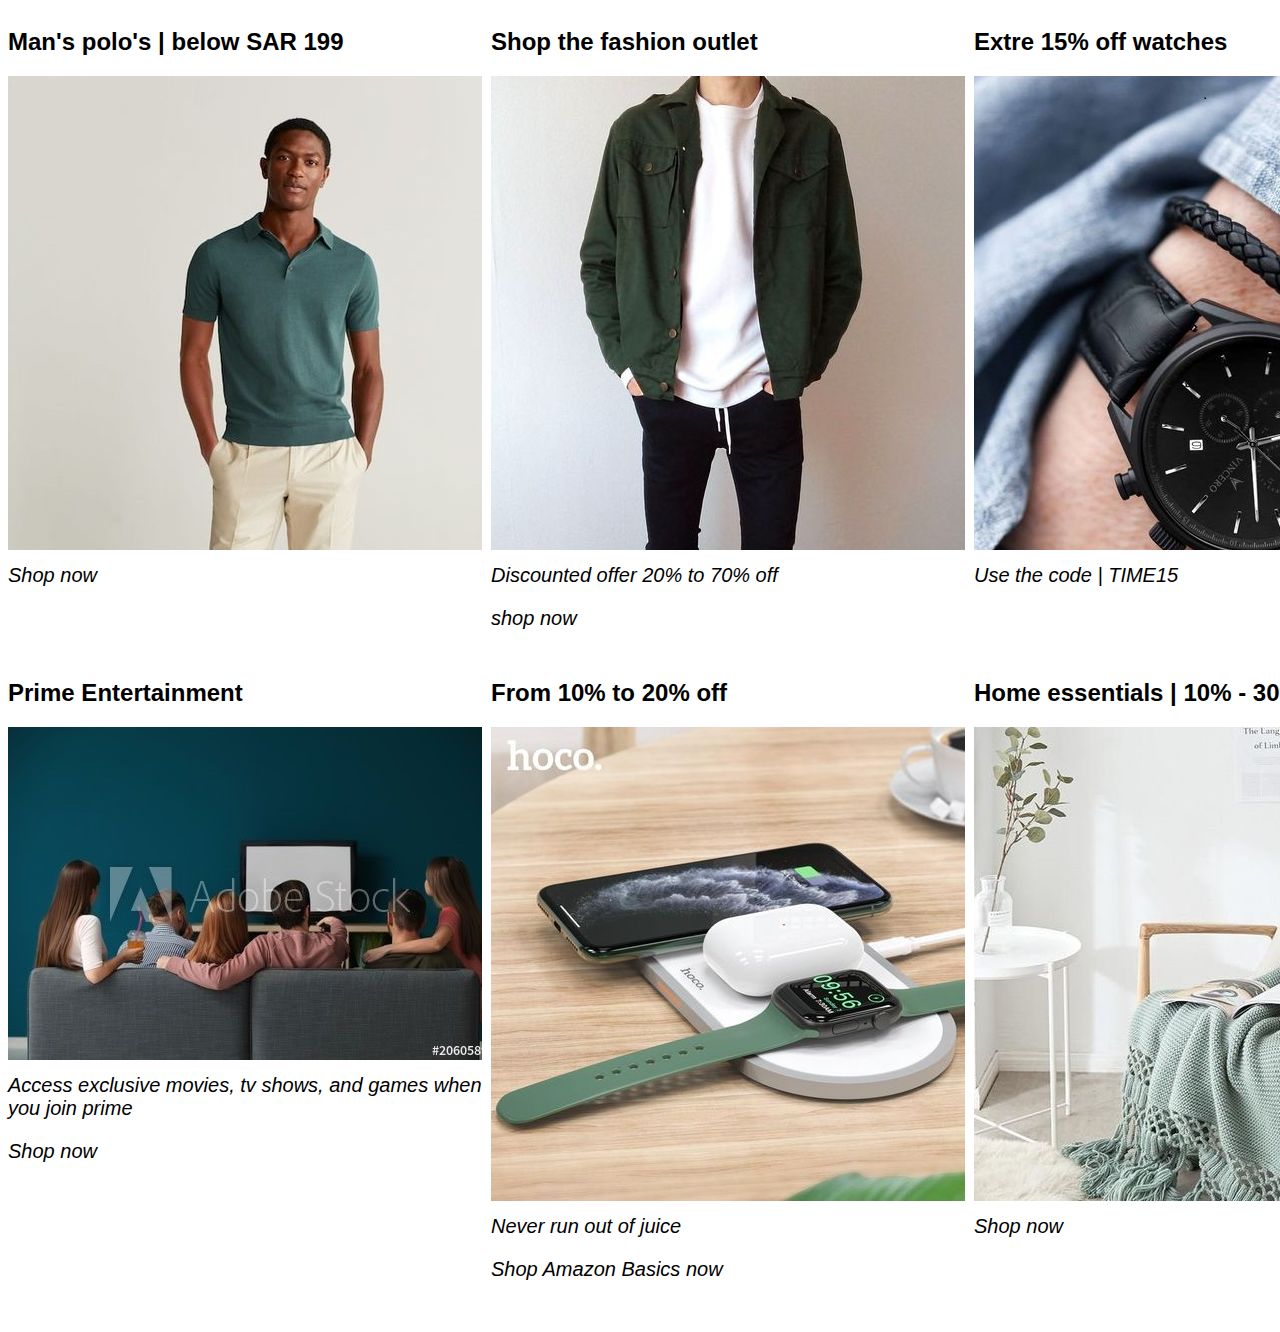
==== commit 47eb1ab7: "6octHW" ====
--- a/index.html
+++ b/index.html
@@ -1,74 +1,49 @@
+<!DOCTYPE html>
 <html>
     <head>
-      <meta name="viewport" content="width=device-width, initial-scale=1.0">
-
         <link rel="stylesheet" href="style.css">
+        <link rel="preconnect" href="https://fonts.googleapis.com">
     </head>
     <body>
-     
-        
-        <div class="responsive">
-        <div class="gallery">
-            <a target="_blank" href="images/1.jpg">
-              <img src="images/1.jpg" width="600" height="400">
-            </a>
-            <div class="desc">Furniture</div>
-          </div></div>
-          
-          <div class="responsive"> 
-          <div class="gallery">
-            <a target="_blank" href="images/2.jpg">
-              <img src="images/2.jpg" width="600" height="400">
-            </a>
-            <div class="desc">Kitchen & appliances</div>
-          </div></div>
-          
-          <div class="responsive">
-          <div class="gallery">
-            <a target="_blank" href="images/3.jpg">
-              <img src="images/3.jpg"  width="600" height="400">
-            </a>
-            <div class="desc">Beds & mattresses</div>
-          </div></div>
-          
-          <div class="responsive">
-          <div class="gallery">
-            <a target="_blank" href="images/4.jpg">
-              <img src="images/4.jpg " width="600" height="400">
-            </a>
-            <div class="desc">Storage & organisation</div>
-          </div></div>
+        <div class="container">
+            <div class="one"><h2>Man's polo's | below SAR 199</h2>
+                <img src="images/man polo.jpg">
+                <p><em>Shop now</em></p>
+            </div>
+            <div class="one"><h2>Shop the fashion outlet</h2>
+                <img src="images/fashion.jpg">
+                <p><em>Discounted offer 20% to 70% off</em></p>
+                <p><em>shop now</em></p>
+            </div>
+            <div class="one"><h2>Extre 15% off watches</h2>
+                <img src="images/watches.jpg">
+                <p><em>Use the code | TIME15</em></p>
+            </div>
+            <div class="one"><h2>Best selling sandals | 20% - 60% off</h2>
+                <img src="images/sandals.jpg">
+                <p><em>Shop now</em></p>
+            </div>
+            <div class="one"><h2>Prime Entertainment</h2>
+                <img src="images/prime.jpg">
+                <p><em>Access exclusive movies, tv shows, and games when you join prime</em></p>
+                <p><em>Shop now</em></p>
+            </div>
+            <div class="one"><h2>From 10% to 20% off</h2>
+                <img src="images/amazon basics.jpg">
+                <p><em>Never run out of juice</em></p>
+                <p><em>Shop Amazon Basics now</em></p>
+            </div>
+            <div class="one"><h2>Home essentials | 10% - 30% off</h2>
+                <img src="images/home.jpg">
+                <p><em>Shop now</em></p>
+            </div>
+            <div class="one">
+                <h2>Bedding essentials</h2>
+                <img src="images/bedding essentials.jpg">
+                <p><em>Chek our best lineup of bedding sets and accessories</em></p>
+                <p><em>Shop now</em></p>
+            </div>
 
-          <div class="responsive">
-          <div class="gallery">
-            <a target="_blank" href="images/5.jpg">
-              <img src="images/5.jpg" width="600" height="400">
-            </a>
-            <div class="desc">Working from home</div>
-          </div></div>
-          
-          <div class="responsive">
-          <div class="gallery">
-            <a target="_blank" href="images/6.jpg">
-              <img src="images/6.jpg" width="600" height="400">
-            </a>
-            <div class="desc">Textiles</div>
-          </div></div>
-          
-          <div class="responsive">
-          <div class="gallery">
-            <a target="_blank" href="images/7.jpg">
-              <img src="images/7.jpg"  width="600" height="400">
-            </a>
-            <div class="desc">Decoration</div>
-          </div></div>
-          
-          <div class="responsive">
-          <div class="gallery">
-            <a target="_blank" href="images/8.jpg">
-              <img src="images/8.jpg " width="600" height="400">
-            </a>
-            <div class="desc">Bathroom products</div>
-          </div></div>
+        </div>
     </body>
 </html>--- a/style.css
+++ b/style.css
@@ -1,77 +1,40 @@
-.gallery {
-  border: 1px solid #ccc;
-}
-body {
-  display: grid;
-  grid-template-columns: 1fr 1fr 1fr 1fr;
-  grid-gap:10px;
-  width: 100%;
-}
 
-.gallery:hover {
-  border: 1px solid #777;
-}
 
-.gallery img {
-  width: 100%;
-  height: auto;
-}
-
-.desc {
-  padding: 15px;
-  text-align: center;
-}
-
-* {
-  box-sizing: border-box;
-}
-
-.responsive {
-  display: flex;
-  text-align: start;
-  justify-content: center;
-  flex-direction:column ;
-  padding: 3%;
-  float: left;
-  
+.container{
+    font-family: 'Roboto', sans-serif;
+    display: flex;
+    flex-direction: column;
+    
+    text-align: center;
 }
 
 
-@media only screen and (max-width: 700px) {
-  .gallery {
-    border: 1px solid #ccc;
-  }
-  body {
-    display: grid;
-    grid-template-columns: 1fr ;
-    grid-gap:10px;
+@media screen and (min-device-width: 768px) 
+and (max-device-width: 1024px) {
     
-  }
-  .responsive {
-    display: flex;
-  text-align: start;
-  justify-content: center;
-  flex-direction:column ;
-  padding: 3%;
-  float: left;
-  }
-  .gallery:hover {
-    border: 1px solid #777;
-  }
-  
-  .gallery img {
-    width: 100%;
-    height: 300px;
-    object-fit: cover;
-  }
-  
-  .desc {
-    padding: 15px;
-    text-align: center;
-  }
-  
-  * {
-    box-sizing: border-box;
-  }
+    .container {
+        display: grid;
+        grid-template-columns: 1fr 1fr 1fr;
+        /* margin-top: 10; */
+        font-size: 15px;
+    }
+    
 }
 
+@media screen and (min-width:1024px) {
+ 
+    
+    .container{
+        grid-template-columns: 1fr 1fr 1fr 1fr ;
+        grid-template-rows: 2;
+        text-align:start;
+        display: grid;
+        grid-gap: 9px;
+    }
+    .container p{
+        margin-top: 10px;
+        font-size: 20px;
+    }
+
+    
+}
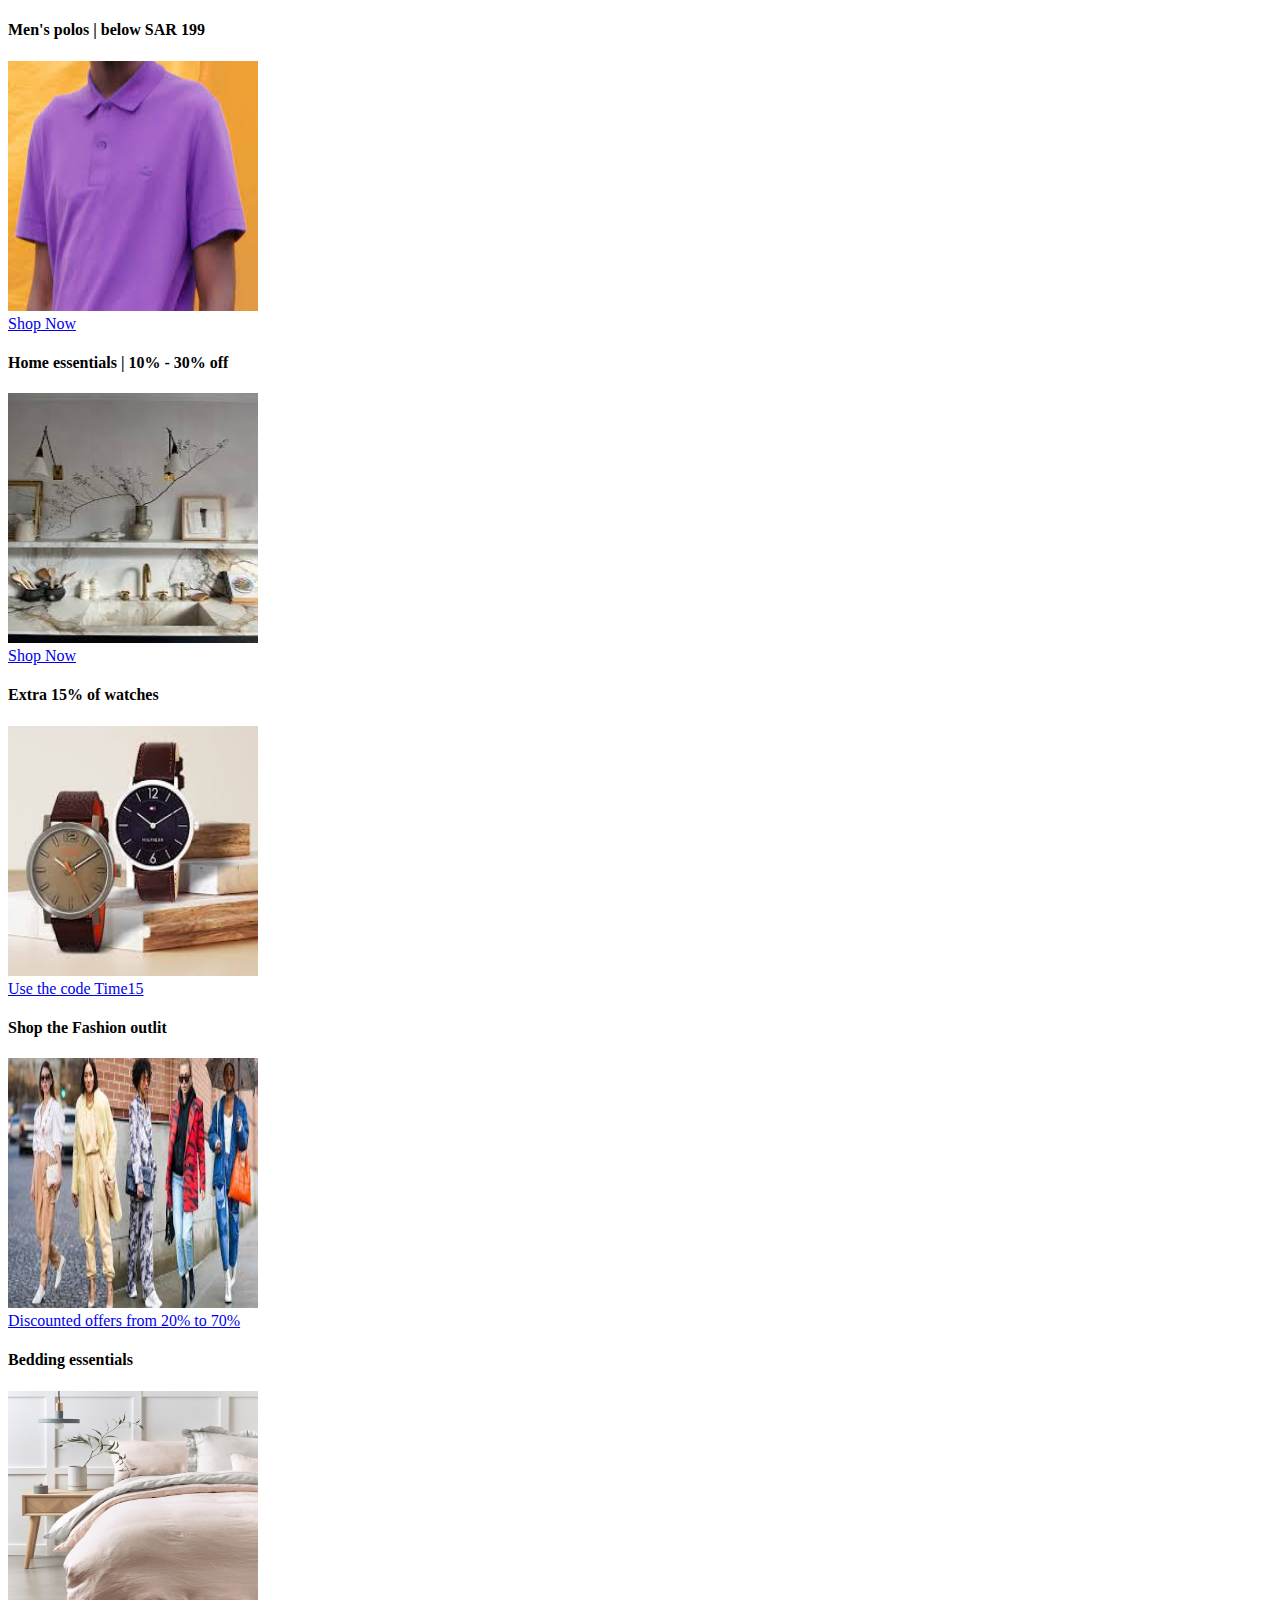
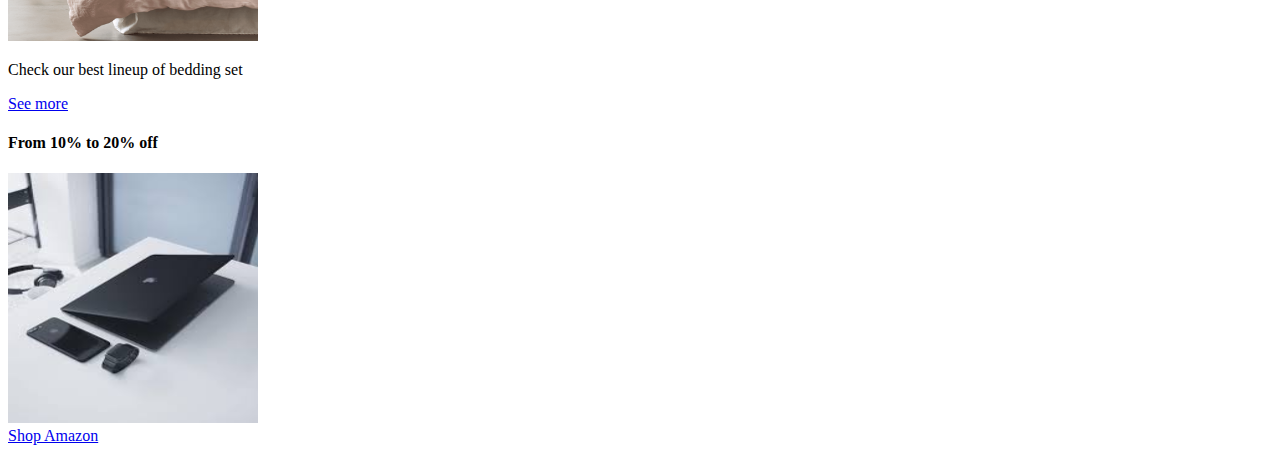
==== commit 4d20667c: "HomeWork" ====
--- a/index.html
+++ b/index.html
@@ -1,49 +1,80 @@
 <!DOCTYPE html>
 <html>
-    <head>
-        <link rel="stylesheet" href="style.css">
-        <link rel="preconnect" href="https://fonts.googleapis.com">
-    </head>
-    <body>
-        <div class="container">
-            <div class="one"><h2>Man's polo's | below SAR 199</h2>
-                <img src="images/man polo.jpg">
-                <p><em>Shop now</em></p>
-            </div>
-            <div class="one"><h2>Shop the fashion outlet</h2>
-                <img src="images/fashion.jpg">
-                <p><em>Discounted offer 20% to 70% off</em></p>
-                <p><em>shop now</em></p>
-            </div>
-            <div class="one"><h2>Extre 15% off watches</h2>
-                <img src="images/watches.jpg">
-                <p><em>Use the code | TIME15</em></p>
-            </div>
-            <div class="one"><h2>Best selling sandals | 20% - 60% off</h2>
-                <img src="images/sandals.jpg">
-                <p><em>Shop now</em></p>
-            </div>
-            <div class="one"><h2>Prime Entertainment</h2>
-                <img src="images/prime.jpg">
-                <p><em>Access exclusive movies, tv shows, and games when you join prime</em></p>
-                <p><em>Shop now</em></p>
-            </div>
-            <div class="one"><h2>From 10% to 20% off</h2>
-                <img src="images/amazon basics.jpg">
-                <p><em>Never run out of juice</em></p>
-                <p><em>Shop Amazon Basics now</em></p>
-            </div>
-            <div class="one"><h2>Home essentials | 10% - 30% off</h2>
-                <img src="images/home.jpg">
-                <p><em>Shop now</em></p>
-            </div>
-            <div class="one">
-                <h2>Bedding essentials</h2>
-                <img src="images/bedding essentials.jpg">
-                <p><em>Chek our best lineup of bedding sets and accessories</em></p>
-                <p><em>Shop now</em></p>
+
+<head>
+    <title>App</title>
+    <link rel="stylesheet" href="../W01D04-HW-ResponsiveGrid/sstyle.css">
+    <meta name="viewport" content="width=device-width, initial-scale=1.0">
+</head>
+
+
+<body>
+
+
+    <div class="grid">
+
+            <div class="polo">
+
+            <h4> Men's polos | below SAR 199 </h4>
+            <img src="./polo.jpg" height="250px" width="250px">
+            <div class="end">
+                <a href="#"> Shop Now </a>
             </div>
 
         </div>
-    </body>
+
+
+        <div class="home">
+
+            <h4> Home essentials | 10% - 30% off </h4>
+            <img src="./pic1.jpg" height="250px" width="250px">
+            <div class="end">
+                <a href="#"> Shop Now </a>
+            </div>
+
+        </div>
+
+        <div class="watches">
+
+            <h4> Extra 15% of watches </h4>
+            <img src="./w.jpg" height="250px" width="250px">
+            <div class="end">
+                <a href="#"> Use the code Time15 </a>
+            </div>
+
+        </div>
+
+        <div class="outlit">
+
+            <h4> Shop the Fashion outlit </h4>
+            <img src="./F1.jpg" height="250px" width="250px">
+            <div class="end">
+                <a href="#"> Discounted offers from 20% to 70% </a>
+            </div>
+
+        </div>
+        <div class="bed">
+
+            <h4> Bedding essentials </h4>
+            <img src="./bed.png" height="250px" width="250px">
+            <p> Check our best lineup of bedding set </p>
+            <div class="end">
+                <a href="#"> See more</a>
+            </div>
+
+        </div>
+
+        <div class="lap">
+
+            <h4> From 10% to 20% off </h4>
+           
+            <img src="./lap.jpg" height="250px" width="250px">
+            <div class="end">
+                <a href="#"> Shop Amazon </a>
+            </div>
+
+        </div> 
+
+    </div> 
+</body>
 </html>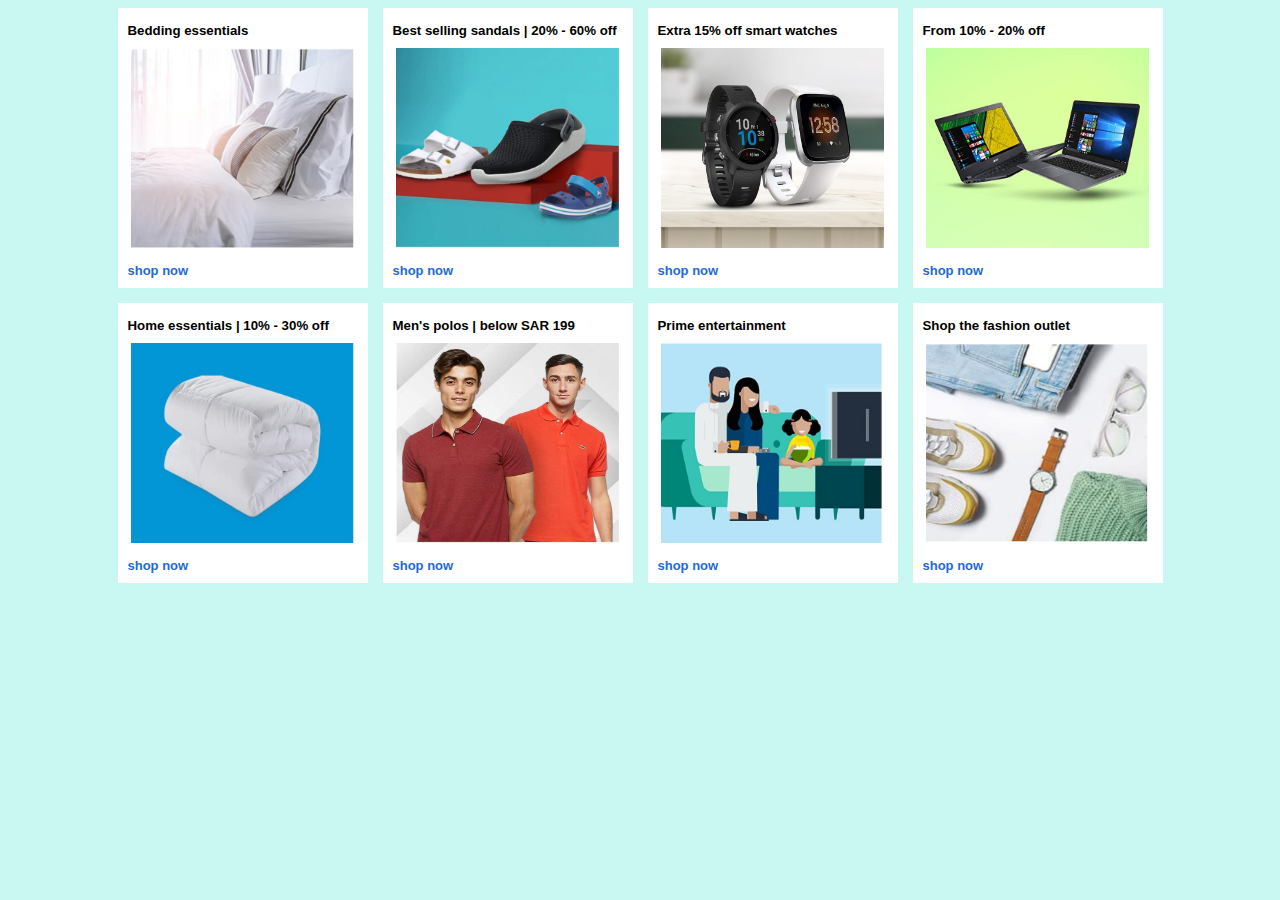
==== commit 625394b4: "Making the page responsive for mobile and pc" ====
--- a/index.html
+++ b/index.html
@@ -1,80 +1,39 @@
 <!DOCTYPE html>
 <html>
+    <head>
+        <link rel="stylesheet" href="./css/style.css">
+        <meta name="viewport" content="width=width-device, initial-scale=1.0">
+    </head>
 
-<head>
-    <title>App</title>
-    <link rel="stylesheet" href="../W01D04-HW-ResponsiveGrid/sstyle.css">
-    <meta name="viewport" content="width=device-width, initial-scale=1.0">
-</head>
-
-
-<body>
-
-
-    <div class="grid">
-
-            <div class="polo">
-
-            <h4> Men's polos | below SAR 199 </h4>
-            <img src="./polo.jpg" height="250px" width="250px">
-            <div class="end">
-                <a href="#"> Shop Now </a>
+    <body>
+        <div id="main">
+            <div id="grid-container">
+                <div class="grid-item">
+                    <h5>Bedding essentials</h5><img src="./images/bed_essentials.png"><a href="#">shop now</a>
+                </div>
+                <div class="grid-item">
+                    <h5>Best selling sandals | 20% - 60% off</h5><img src="./images/Best_selling_sandals.png"><a href="#">shop now</a>
+                </div>
+                <div class="grid-item">
+                    <h5>Extra 15% off smart watches</h5><img src="./images/Fuji_Dash_SmartWatch_2X._SY608_CB639922111_.jpg"><a href="#">shop now</a>
+                </div>
+                <div class="grid-item">
+                    <h5>From 10% - 20% off</h5><img src="./images/GW-DDB-Laptops-AR-2X._SY520_CB434537053_.jpg"><a href="#">shop now</a>
+                </div>
+                <div class="grid-item">
+                    <h5>Home essentials | 10% - 30% off</h5><img src="./images/Home_essentials.png"><a href="#">shop now</a>
+                </div>
+                <div class="grid-item">
+                    <h5>Men's polos | below SAR 199</h5><img src="./images/Men's_Polos.png"><a href="#">shop now</a>
+                </div>
+                <div class="grid-item">
+                    <h5>Prime entertainment</h5><img src="./images/Prime_Entertainment.png"><a href="#">shop now</a>
+                </div>
+                <div class="grid-item">
+                    <h5>Shop the fashion outlet</h5><img src="./images/Shop_the_fastion_outlet.png"><a href="#">shop now</a>
+                </div>
             </div>
-
         </div>
-
-
-        <div class="home">
-
-            <h4> Home essentials | 10% - 30% off </h4>
-            <img src="./pic1.jpg" height="250px" width="250px">
-            <div class="end">
-                <a href="#"> Shop Now </a>
-            </div>
-
-        </div>
-
-        <div class="watches">
-
-            <h4> Extra 15% of watches </h4>
-            <img src="./w.jpg" height="250px" width="250px">
-            <div class="end">
-                <a href="#"> Use the code Time15 </a>
-            </div>
-
-        </div>
-
-        <div class="outlit">
-
-            <h4> Shop the Fashion outlit </h4>
-            <img src="./F1.jpg" height="250px" width="250px">
-            <div class="end">
-                <a href="#"> Discounted offers from 20% to 70% </a>
-            </div>
-
-        </div>
-        <div class="bed">
-
-            <h4> Bedding essentials </h4>
-            <img src="./bed.png" height="250px" width="250px">
-            <p> Check our best lineup of bedding set </p>
-            <div class="end">
-                <a href="#"> See more</a>
-            </div>
-
-        </div>
-
-        <div class="lap">
-
-            <h4> From 10% to 20% off </h4>
-           
-            <img src="./lap.jpg" height="250px" width="250px">
-            <div class="end">
-                <a href="#"> Shop Amazon </a>
-            </div>
-
-        </div> 
-
-    </div> 
-</body>
+        
+    </body>
 </html>--- a/css/style.css
+++ b/css/style.css
@@ -0,0 +1,91 @@
+body{
+    background-color:rgba(176, 245, 237, 0.678);
+    font-family: 'Segoe UI', Tahoma, Geneva, Verdana, sans-serif;
+}
+#main{
+
+}
+#grid-container{
+    display: grid;
+    grid-template-columns: repeat(auto-fill, minmax(200px, 1fr)) ;
+    grid-gap: 1rem;
+}
+.grid-item{
+    width:200px;
+    height: auto;
+    padding: 10px;
+    background-color: white;
+    text-align: start;
+    margin-left: auto;
+    margin-right: auto;
+}
+h5{
+    margin-top: 5px;
+    margin-bottom: 10px;
+}
+img{
+    width: 99%;
+    height: 180px;
+    display: block;
+    margin-left: auto;
+    margin-right: auto;
+    margin-bottom: 0;
+}
+
+a{
+    display: block;
+    margin-top: 12px;
+    font-size: 13px;
+    font-weight: bold;
+    text-decoration: none;
+    color: rgb(31, 105, 218);
+}
+
+@media screen and (min-width: 1024px){
+    body{
+        background-color:rgba(176, 245, 237, 0.678);
+        font-family: 'Segoe UI', Tahoma, Geneva, Verdana, sans-serif;
+    }
+    #main{
+        margin-left: auto;
+        margin-right: auto;
+        display: flex;
+        justify-content: center;
+        align-items: center;
+    }
+    #grid-container{
+        display: grid;
+        grid-template-columns: auto auto auto auto;
+        grid-gap: 15px;
+    }
+    .grid-item{
+        width:230px;
+        height: auto;
+        padding: 10px;
+        background-color: white;
+        text-align: start;
+        margin-left: auto;
+        margin-right: auto;
+    }
+    h5{
+        margin-top: 5px;
+        margin-bottom: 10px;
+    }
+    img{
+        width: 97%;
+        height: 200px;
+        display: block;
+        margin-left: auto;
+        margin-right: auto;
+        margin-bottom: 15px;
+    }
+    a{
+        display: block;
+        margin-top: 12px;
+        font-size: 13px;
+        font-weight: bold;
+        text-decoration: none;
+        color: rgb(31, 105, 218);
+    }
+    
+}